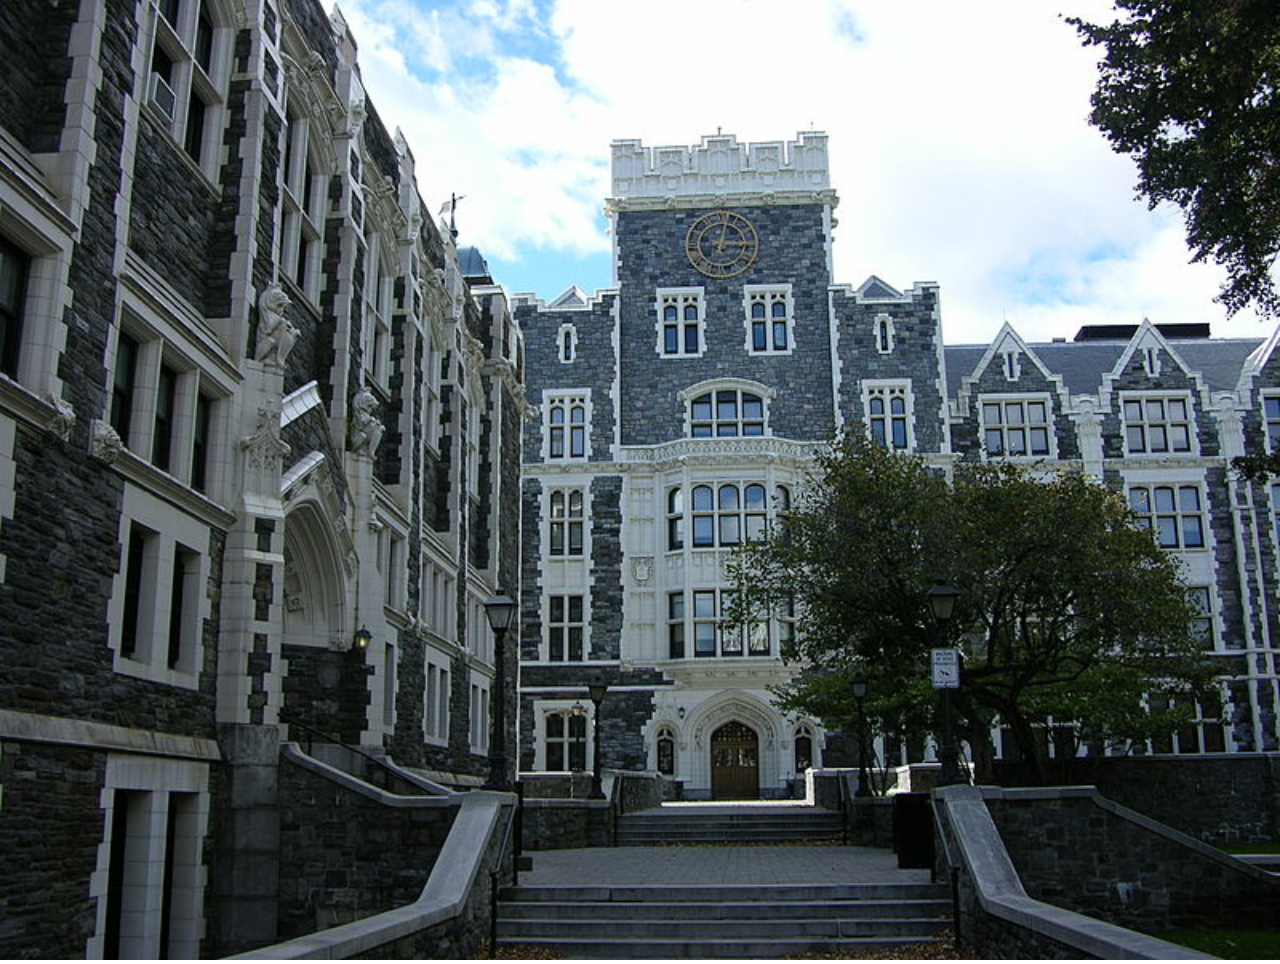
==== midterm/index.html @ ddbe7b85 "New updates" ====
<!DOCTYPE html>
<html>
    <head>
        <meta charset="utf-8">
        <title>Slideshow</title>
        <style>body{margin: 0;}</style>
    </head>
    <body>
        <img id="image" src="images/1.jpg" alt="" >
        <script src="jquery-1.11.0.js"></script>
        <script>
            var images =[
            {
                src:'images/1.jpg',
                width:800,
                height:600
            },{
                src:'images/2.jpg',
                width:800,
                height:600
            },{
                src:'images/3.jpg',
                width:800,
                height:600
            },{
                src:'images/4.jpg',
                width:800,
                height:600
            },{
                src:'images/5.jpg',
                width:800,
                height:600
            }
            ];
            
            function resizeImage(){
                var image =  images[num];
                var ratio = image.width / image.height;
                var width = $(window).width();
                var height = width / ratio;
                $('#image').css('width', width);
                $('#image').css('height',height);
           }

            var num =0;
            var max = images.length -1;

            resizeImage();
           $('#image').click(function(){
                num++;
                if(num > max){
                    num =0;
                }
                var image = images[num];
                this.src = image.src;
                resizeImage();
            });
            $(window).resize(resizeImage);

           
           
           // Trying to autoload, not working 
            /*function slide(){
                num++;
                if(num > max){
                    num =1;
                }
                var image = 'images/' + num +'.jpg';
                this.src = image;
            }

            setTimeout(function(){
                $('#image').click(slide);
            },1000);*/

        </script>
    </body>
</html>
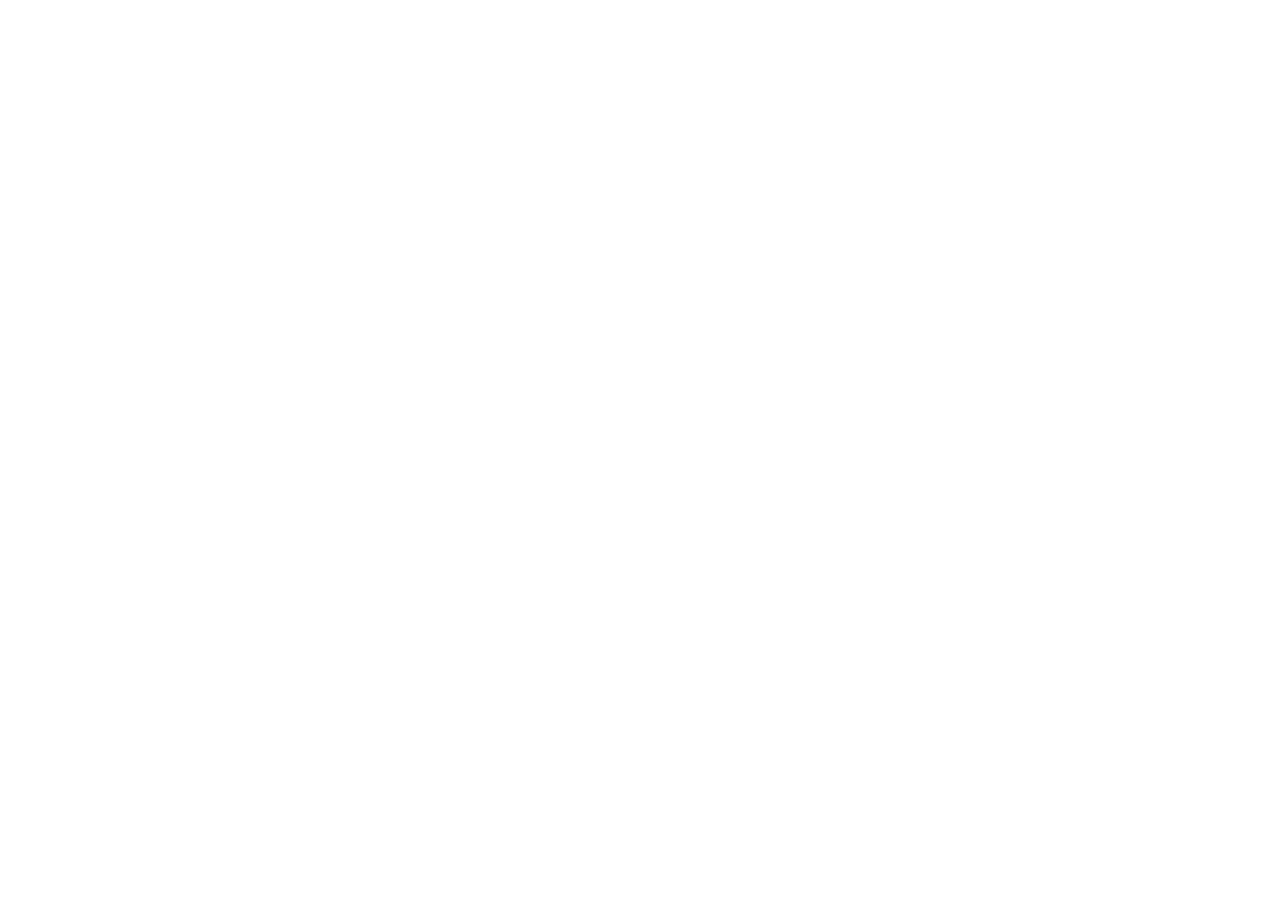
==== commit 40489f0a: "Resize Images" ====
--- a/midterm/index.html
+++ b/midterm/index.html
@@ -6,44 +6,53 @@
         <style>body{margin: 0;}</style>
     </head>
     <body>
-        <img id="image" src="images/1.jpg" alt="" >
+        <div id="pictures"></div>
         <script src="jquery-1.11.0.js"></script>
+        <script src="flickr.js"></script>
         <script>
-            var images =[
-            {
-                src:'images/1.jpg',
-                width:800,
-                height:600
-            },{
-                src:'images/2.jpg',
-                width:800,
-                height:600
-            },{
-                src:'images/3.jpg',
-                width:800,
-                height:600
-            },{
-                src:'images/4.jpg',
-                width:800,
-                height:600
-            },{
-                src:'images/5.jpg',
-                width:800,
-                height:600
-            }
-            ];
+        
+        var flickr = new Flickr('8e293eb5bc01282cc363187cfb4c954a');
+        
+        var images;
+        var num=0;
+	 		
+		flickr.photos.search(
+		{text: 'Yellowstone',
+		 extras: 'o_dims'
+		},function(a){
+			
+			images = a.photos.photo;
+
+            $('#pictures').html('<img src="' + images[0].src('b') +'" />');
+			
+			var num =0;
+            var max =images.length - 1;
             
-            function resizeImage(){
+            resizeImage();
+			
+           $('#pictures').click(function(){
+                num++;
+                if(num > max){
+                    num = 0;
+                }
+                var image = images[num];
+                $('#pictures').html('<img src="' + image.src('b') +'" />');
+            resizeImage();
+            });
+		});
+		$(window).resize(resizeImage);
+            
+        function resizeImage(){
                 var image =  images[num];
-                var ratio = image.width / image.height;
+                var ratio = image.o_width / image.o_height;
                 var width = $(window).width();
                 var height = width / ratio;
-                $('#image').css('width', width);
-                $('#image').css('height',height);
+                $('#pictures img').css('width', width);
+                $('#pictures img').css('height',height);
            }
-
-            var num =0;
-            var max = images.length -1;
+/*
+            var num =1;
+            var max =5;
 
             resizeImage();
            $('#image').click(function(){
@@ -55,23 +64,8 @@
                 this.src = image.src;
                 resizeImage();
             });
-            $(window).resize(resizeImage);
+            $(window).resize(resizeImage);*/
 
-           
-           
-           // Trying to autoload, not working 
-            /*function slide(){
-                num++;
-                if(num > max){
-                    num =1;
-                }
-                var image = 'images/' + num +'.jpg';
-                this.src = image;
-            }
-
-            setTimeout(function(){
-                $('#image').click(slide);
-            },1000);*/
 
         </script>
     </body>
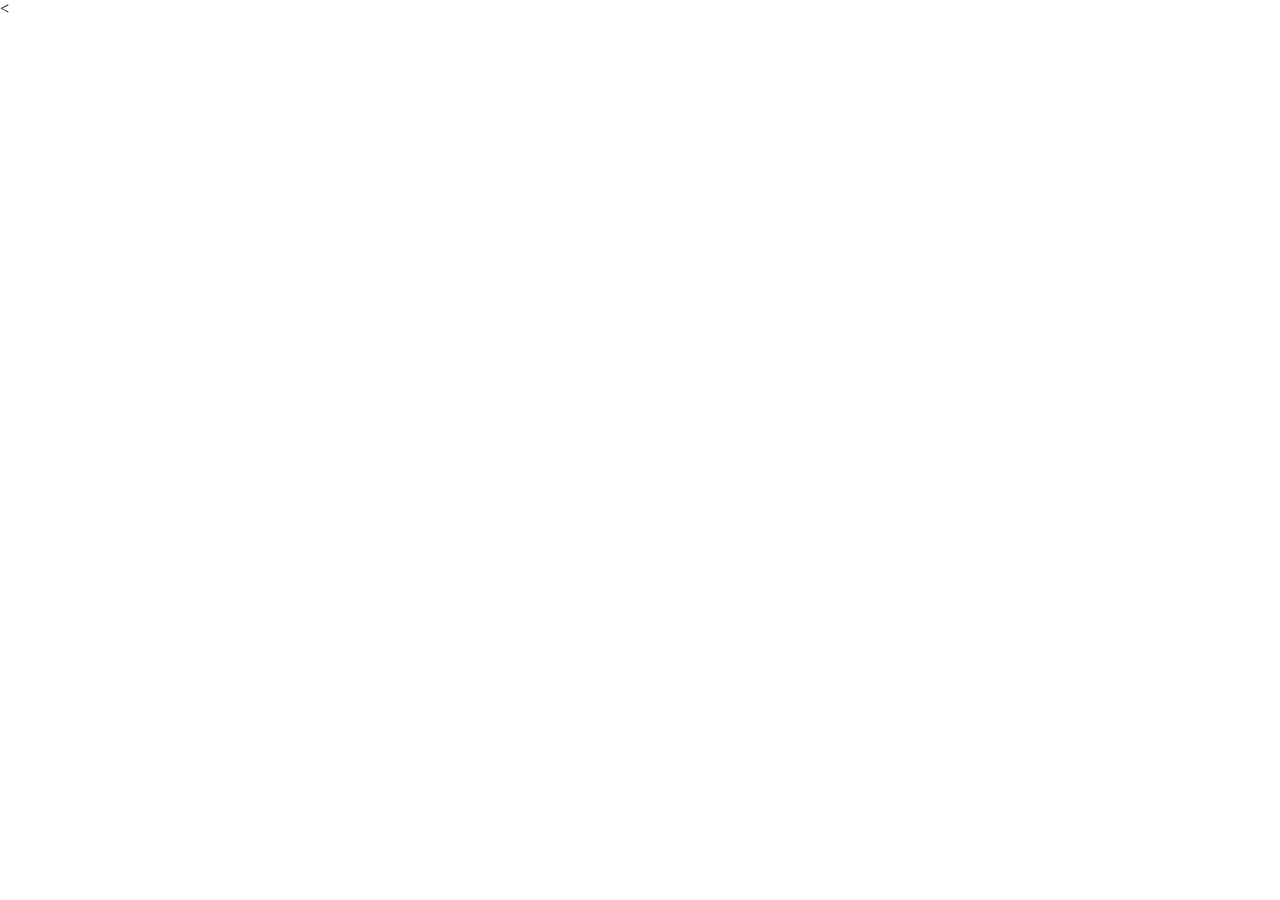
==== commit dedbb2e2: "final Short" ====
--- a/midterm/index.html
+++ b/midterm/index.html
@@ -7,6 +7,7 @@
     </head>
     <body>
         <div id="pictures"></div>
+        <div id="back"> < </div>
         <script src="jquery-1.11.0.js"></script>
         <script src="flickr.js"></script>
         <script>
@@ -18,29 +19,43 @@
 	 		
 		flickr.photos.search(
 		{text: 'Yellowstone',
-		 extras: 'o_dims'
+		 extras: 'o_dims',
+		 has_geo: 'yellowstone'
 		},function(a){
 			
-			images = a.photos.photo;
+				images = a.photos.photo;
 
-            $('#pictures').html('<img src="' + images[0].src('b') +'" />');
+				$('#pictures').html('<img src="' + images[0].src('b') +'" />');
 			
-			var num =0;
-            var max =images.length - 1;
-            
-            resizeImage();
+				var num =0;
+				var max =images.length - 1;
 			
-           $('#pictures').click(function(){
-                num++;
-                if(num > max){
-                    num = 0;
-                }
-                var image = images[num];
-                $('#pictures').html('<img src="' + image.src('b') +'" />');
-            resizeImage();
+				resizeImage();
+			
+			   $('#pictures').click(function(){
+					$('#pictures').fadeOut(100, function(){
+					num++;
+					if(num > max){
+						num = 0;
+					}
+					var image = images[num];
+					$('#pictures').html('<img src="' + image.src('b') +'" />');
+					resizeImage();
+					$('#pictures').fadeIn(100);
+				
+					$('#back').click(function(){
+						var backImg = num--;
+						var image = images[backImg];
+						$('#pictures').html('<img src="' + image.src('b') +'" />');
+						resizeImage();
+					});
+					
+				});
             });
 		});
 		$(window).resize(resizeImage);
+		
+		
             
         function resizeImage(){
                 var image =  images[num];
@@ -50,22 +65,7 @@
                 $('#pictures img').css('width', width);
                 $('#pictures img').css('height',height);
            }
-/*
-            var num =1;
-            var max =5;
-
-            resizeImage();
-           $('#image').click(function(){
-                num++;
-                if(num > max){
-                    num =0;
-                }
-                var image = images[num];
-                this.src = image.src;
-                resizeImage();
-            });
-            $(window).resize(resizeImage);*/
-
+		
 
         </script>
     </body>
